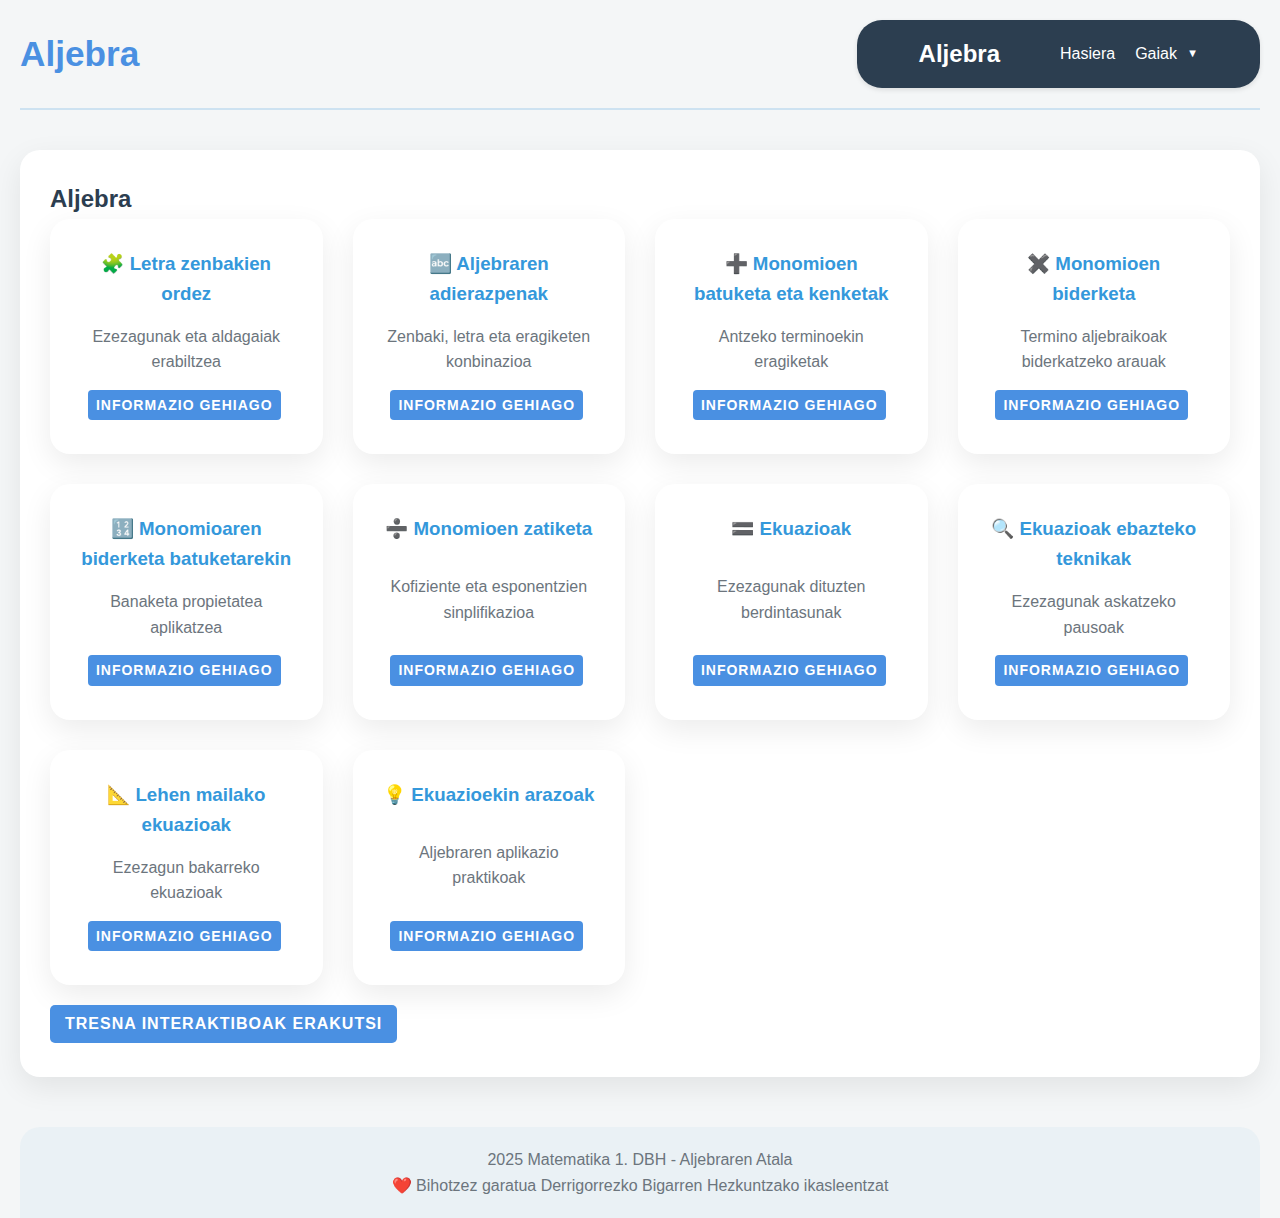
==== paginas/algebra.html @ 37f32dd5 "Add files via upload" ====
<!DOCTYPE html>
<html lang="eu">
<head>
    <meta charset="UTF-8">
    <meta name="viewport" content="width=device-width, initial-scale=1.0">
    <title>Aljebra - Matematika 1. DBH</title>
    <link rel="stylesheet" href="../css/styles.css">
    <script src="../js/main.js" defer></script>
    <meta name="description" content="Aljebraren teoria eta kontzeptuak 1. DBH">
    <meta name="keywords" content="matematika, aljebra, adierazpen aljebraikoak, ekuazioak">
    <link rel="icon" href="data:image/svg+xml,<svg xmlns=%22http://www.w3.org/2000/svg%22 viewBox=%220 0 100 100%22><text y=%22.9em%22 font-size=%2290%22>🔢</text></svg>">
</head>
<body>
    <header>
        <div class="logo-titulo">
            <h1>Aljebra</h1>
        </div>
        <nav class="navbar">
            <a href="../index.html" class="navbar-logo">Aljebra&nbsp;&nbsp;&nbsp;&nbsp;&nbsp;&nbsp;&nbsp;&nbsp;&nbsp;</a>
            <div class="navbar-menu">
                <a href="../index.html" class="navbar-item">Hasiera</a>
                <div class="dropdown">
                    <a href="#" class="navbar-item dropdown-btn">Gaiak</a>
                    <div class="dropdown-content">
                        <a href="numeros-naturales.html">Zenbaki Naturalak</a>
                        <a href="divisibilidad.html">Zatigarritasuna</a>
                        <a href="numeros-enteros.html">Zenbaki Osoak</a>
                        <a href="fracciones.html">Zatikiak</a>
                        <a href="algebra.html" class="active">Aljebra</a>
                        <a href="../paginas/geometria.html">Geometria</a>
                        <a href="../paginas/tablas-graficas.html">Taulak eta Grafikoak</a>
                        <a href="../paginas/estadistica.html">Estatistika</a>
                    </div>
                </div>
            </div>
        </nav>
    </header>

    <main>
        <section id="teoria-numeros" class="seccion-contenedor">
            <h2>Aljebra</h2>
            
            <div class="tarjetas-secciones">
                <div class="tarjeta" data-modal="letras-numeros">
                    <h3>🧩 Letra zenbakien ordez</h3>
                    <p>Ezezagunak eta aldagaiak erabiltzea</p>
                    <a href="#" class="btn btn-mas-informacion abrir-modal">Informazio Gehiago</a>
                </div>
                <div class="tarjeta" data-modal="expresiones-algebraicas">
                    <h3>🔤 Aljebraren adierazpenak</h3>
                    <p>Zenbaki, letra eta eragiketen konbinazioa</p>
                    <a href="#" class="btn btn-mas-informacion abrir-modal">Informazio Gehiago</a>
                </div>
                <div class="tarjeta" data-modal="suma-resta-monomios">
                    <h3>➕ Monomioen batuketa eta kenketak</h3>
                    <p>Antzeko terminoekin eragiketak</p>
                    <a href="#" class="btn btn-mas-informacion abrir-modal">Informazio Gehiago</a>
                </div>
                <div class="tarjeta" data-modal="multiplicacion-monomios">
                    <h3>✖️ Monomioen biderketa</h3>
                    <p>Termino aljebraikoak biderkatzeko arauak</p>
                    <a href="#" class="btn btn-mas-informacion abrir-modal">Informazio Gehiago</a>
                </div>
                <div class="tarjeta" data-modal="multiplicacion-monomio-suma">
                    <h3>🔢 Monomioaren biderketa batuketarekin</h3>
                    <p>Banaketa propietatea aplikatzea</p>
                    <a href="#" class="btn btn-mas-informacion abrir-modal">Informazio Gehiago</a>
                </div>
                <div class="tarjeta" data-modal="division-monomios">
                    <h3>➗ Monomioen zatiketa</h3>
                    <p>Kofiziente eta esponentzien sinplifikazioa</p>
                    <a href="#" class="btn btn-mas-informacion abrir-modal">Informazio Gehiago</a>
                </div>
                <div class="tarjeta" data-modal="ecuaciones">
                    <h3>🟰 Ekuazioak</h3>
                    <p>Ezezagunak dituzten berdintasunak</p>
                    <a href="#" class="btn btn-mas-informacion abrir-modal">Informazio Gehiago</a>
                </div>
                <div class="tarjeta" data-modal="tecnicas-ecuaciones">
                    <h3>🔍 Ekuazioak ebazteko teknikak</h3>
                    <p>Ezezagunak askatzeko pausoak</p>
                    <a href="#" class="btn btn-mas-informacion abrir-modal">Informazio Gehiago</a>
                </div>
                <div class="tarjeta" data-modal="ecuaciones-primer-grado">
                    <h3>📐 Lehen mailako ekuazioak</h3>
                    <p>Ezezagun bakarreko ekuazioak</p>
                    <a href="#" class="btn btn-mas-informacion abrir-modal">Informazio Gehiago</a>
                </div>
                <div class="tarjeta" data-modal="problemas-ecuaciones">
                    <h3>💡 Ekuazioekin arazoak</h3>
                    <p>Aljebraren aplikazio praktikoak</p>
                    <a href="#" class="btn btn-mas-informacion abrir-modal">Informazio Gehiago</a>
                </div>
            </div>
        </section>

        <section id="herramientas-interactivas" class="seccion-contenedor">
            <h2>Tresna Interaktiboak</h2>
            <div class="herramientas">
                <div class="herramienta">
                    <h3>Ekuazioen Kalkulagailua</h3>
                    <div class="calculadora">
                        <input type="text" id="ecuacion" placeholder="Adibidea: 2x + 5 = 15">
                        <button onclick="resolverEcuacion()">Ebatzi</button>
                        <p id="resultado">Emaitza: </p>
                    </div>
                </div>
                <div class="herramienta">
                    <h3>Aljebraren Quiz-a</h3>
                    <div class="quiz">
                        <p id="pregunta-quiz">Zein da x balioa ekuazio honetan 3x - 4 = 8?</p>
                        <div class="opciones-quiz">
                            <button onclick="verificarRespuesta(2)">2</button>
                            <button onclick="verificarRespuesta(4)">4</button>
                            <button onclick="verificarRespuesta(6)">6</button>
                            <button onclick="verificarRespuesta(12)">12</button>
                        </div>
                        <p id="resultado-quiz"></p>
                    </div>
                </div>
            </div>
        </section>
    </main>

    <!-- Modales -->
    <div id="modal-letras-numeros" class="modal-overlay">
        <div class="modal-contenido"></div>
    </div>
    <div id="modal-expresiones-algebraicas" class="modal-overlay">
        <div class="modal-contenido"></div>
    </div>
    <div id="modal-suma-resta-monomios" class="modal-overlay">
        <div class="modal-contenido"></div>
    </div>
    <div id="modal-multiplicacion-monomios" class="modal-overlay">
        <div class="modal-contenido"></div>
    </div>
    <div id="modal-multiplicacion-monomio-suma" class="modal-overlay">
        <div class="modal-contenido"></div>
    </div>
    <div id="modal-division-monomios" class="modal-overlay">
        <div class="modal-contenido"></div>
    </div>
    <div id="modal-ecuaciones" class="modal-overlay">
        <div class="modal-contenido"></div>
    </div>
    <div id="modal-tecnicas-ecuaciones" class="modal-overlay">
        <div class="modal-contenido"></div>
    </div>
    <div id="modal-ecuaciones-primer-grado" class="modal-overlay">
        <div class="modal-contenido"></div>
    </div>
    <div id="modal-problemas-ecuaciones" class="modal-overlay">
        <div class="modal-contenido"></div>
    </div>

    <footer>
        <p> 2025 Matematika 1. DBH - Aljebraren Atala</p>
        <p>❤️ Bihotzez garatua Derrigorrezko Bigarren Hezkuntzako ikasleentzat</p>
    </footer>

    <script src="../js/main.js"></script>
    <script src="../js/modales-algebra.js"></script>
</body>
</html>
---- css/styles.css ----
/* Estilos generales */
:root {
    /* Paleta de colores actualizada */
    --color-primario: #4A90E2;
    --color-secundario: #3498db;
    --color-terciario: #2ecc71;
    --color-hover: #4ec815;
    
    /* Colores de fondo */
    --color-fondo-claro: #f4f6f7;
    --color-fondo-oscuro: #1a2633;
    --color-fondo-tarjeta-claro: #ffffff;
    --color-fondo-tarjeta-oscuro: #233240;
    
    /* Colores de texto */
    --texto-claro: #2c3e50;
    --texto-oscuro: #e6e6e6;
    --texto-secundario-claro: #6c757d;
    --texto-secundario-oscuro: #a0a0a0;
    
    /* Transiciones y sombras */
    --transicion-rapida: 0.3s ease;
    --sombra-suave: 0 10px 30px rgba(0, 0, 0, 0.08);
    --sombra-hover: 0 15px 40px rgba(0, 0, 0, 0.12);
}

* {
    margin: 0;
    padding: 0;
    box-sizing: border-box;
    transition: all var(--transicion-rapida);
}

body {
    font-family: 'Inter', 'Segoe UI', Roboto, Oxygen, Ubuntu, Cantarell, 'Open Sans', 'Helvetica Neue', sans-serif;
    line-height: 1.6;
    background-color: var(--color-fondo-claro);
    color: var(--texto-claro);
    max-width: 1300px;
    margin: 0 auto;
    padding: 0 20px;
}

/* Contenedor global para secciones */
.seccion-contenedor {
    background-color: var(--color-fondo-tarjeta-claro);
    border-radius: 20px;
    padding: 30px;
    margin-bottom: 30px;
    box-shadow: var(--sombra-suave);
    transition: 
        transform var(--transicion-rapida), 
        box-shadow var(--transicion-rapida);
}

.seccion-contenedor:hover {
    transform: translateY(-5px);
    box-shadow: var(--sombra-hover);
}

/* Encabezado */
header {
    display: flex;
    justify-content: space-between;
    align-items: center;
    padding: 20px 0;
    margin-bottom: 20px;
    border-bottom: 2px solid rgba(52, 152, 219, 0.2);
}

.logo-titulo h1 {
    font-size: 2.2rem;
    color: var(--color-primario);
    font-weight: 700;
}

/* Navegación */
.navbar {
    background-color: var(--color-primario);
    padding: 15px 0;
    border-radius: 25px 25px 25px 25px;
    box-shadow: 0 4px 6px rgba(0, 0, 0, 0.1);
}

.navbar-container {
    display: flex;
    justify-content: space-between;
    align-items: center;
    max-width: 1200px;
    margin: 0 auto;
    padding: 0 20px;
}

.logo {
    display: flex;
    align-items: center;
}

.logo img {
    height: 50px;
    margin-right: 15px;
    border-radius: 10px;
}

.logo h1 {
    color: white;
    font-size: 1.5rem;
    margin: 0;
}

.menu {
    display: flex;
    align-items: center;
}

.menu-temas {
    position: relative;
    margin-left: 20px;
}

.menu-temas > a {
    color: white;
    text-decoration: none;
    display: flex;
    align-items: center;
    padding: 10px 15px;
    border-radius: 20px;
    transition: background-color var(--transicion-rapida);
}

.menu-temas > a:hover {
    background-color: rgba(255, 255, 255, 0.2);
}

.dropdown-content {
    display: none;
    position: absolute;
    background-color: white;
    min-width: 200px;
    box-shadow: 0 8px 16px rgba(0, 0, 0, 0.2);
    z-index: 1;
    top: 100%;
    left: 0;
    border-radius: 15px;
    overflow: hidden;
    padding: 10px 0;
}

.menu-temas:hover .dropdown-content {
    display: block;
}

.dropdown-content a {
    color: var(--texto-principal-oscuro);
    padding: 12px 16px;
    text-decoration: none;
    display: block;
    transition: background-color var(--transicion-rapida);
}

.dropdown-content a:hover {
    background-color: var(--color-fondo-tarjeta-claro);
}

/* Secciones principales */
main {
    padding: 20px 0;
}

#presentacion {
    text-align: center;
}

#presentacion h2 {
    color: var(--color-secundario);
    margin-bottom: 20px;
}

.teoria {
    display: flex;
    flex-direction: column;
    align-items: center;
}

.teoria ul {
    list-style-type: none;
    display: flex;
    justify-content: center;
    gap: 25px;
    margin-top: 15px;
}

.teoria ul li {
    position: relative;
    padding-left: 30px;
    color: var(--texto-secundario-claro);
}

.teoria ul li::before {
    content: '✓';
    position: absolute;
    left: 0;
    color: var(--color-terciario);
    font-weight: bold;
}

.tarjetas-teoria {
    display: grid;
    grid-template-columns: repeat(3, 1fr);
    gap: 30px;
    justify-content: center;
    align-items: stretch;
}

.tarjetas-teoria .tarjeta,
.tarjetas-secciones .tarjeta {
    display: flex;
    flex-direction: column;
    justify-content: space-between;
    background-color: var(--color-fondo-tarjeta-claro);
    border-radius: 20px;
    padding: 30px;
    text-align: center;
    box-shadow: var(--sombra-suave);
    transition: 
        transform var(--transicion-rapida), 
        box-shadow var(--transicion-rapida);
    height: 100%;
}

.tarjetas-teoria .tarjeta h3,
.tarjetas-secciones .tarjeta h3 {
    color: var(--color-secundario);
    margin-bottom: 15px;
}

.tarjetas-teoria .tarjeta p,
.tarjetas-secciones .tarjeta p {
    flex-grow: 1;
    display: flex;
    align-items: center;
    justify-content: center;
    margin-bottom: 15px;
}

.tarjetas-teoria .tarjeta .btn-mas-informacion,
.tarjetas-secciones .tarjeta .btn {
    align-self: center;
    margin-top: auto;
}

.tarjetas-teoria .tarjeta:hover,
.tarjetas-secciones .tarjeta:hover {
    transform: translateY(-10px);
    box-shadow: var(--sombra-hover);
}

.tarjetas-secciones {
    display: grid;
    grid-template-columns: repeat(auto-fit, minmax(250px, 1fr));
    gap: 30px;
}

.tarjeta {
    background-color: var(--color-fondo-tarjeta-claro);
    border-radius: 20px;
    padding: 30px;
    text-align: center;
    box-shadow: var(--sombra-suave);
    transition: 
        transform var(--transicion-rapida), 
        box-shadow var(--transicion-rapida);
}

.tarjeta:hover {
    transform: translateY(-10px);
    box-shadow: var(--sombra-hover);
}

.tarjeta h3 {
    color: var(--color-secundario);
    margin-bottom: 15px;
}

.tarjeta p {
    color: var(--texto-secundario-claro);
    margin-bottom: 20px;
}

.btn {
    display: inline-block;
    background-color: var(--color-primario) !important;
    color: white !important;
    text-decoration: none;
    padding: 12px 25px;
    border-radius: 30px;
    font-weight: 600;
    text-transform: uppercase;
    letter-spacing: 1px;
    transition: 
        background-color var(--transicion-rapida),
        transform var(--transicion-rapida);
}

.btn:hover {
    background-color: var(--color-hover) !important;
    transform: scale(1.05) !important;
}

.btn-mas-informacion {
    background-color: #4A90E2 !important; /* Slightly darker sky blue */
    color: white !important;
    border: none !important;
    transition: background-color var(--transicion-rapida), transform var(--transicion-rapida) !important;
}

.btn-mas-informacion:hover {
    background-color: var(--color-terciario) !important;
    transform: scale(1.05) !important;
}

.btn.btn-verde {
    background-color: var(--color-primario) !important;
    color: white !important;
    border: none !important;
    border-radius: 5px !important;
    cursor: pointer !important;
    transition: all 0.3s ease !important;
}

.btn.btn-verde:hover {
    background-color: var(--color-hover) !important;
    transform: scale(1.05) !important;
}

/* Footer */
footer {
    text-align: center;
    padding: 20px 0;
    background-color: rgba(52, 152, 219, 0.05);
    color: var(--texto-secundario-claro);
    border-radius: 20px 20px 0 0;
}

/* Modo oscuro */
body.modo-oscuro {
    background-color: var(--color-fondo-oscuro);
    color: var(--texto-oscuro);
}

body.modo-oscuro .seccion-contenedor,
body.modo-oscuro .tarjeta {
    background-color: var(--color-fondo-tarjeta-oscuro);
    color: var(--texto-oscuro);
}

body.modo-oscuro .tarjeta h3 {
    color: var(--color-terciario);
}

body.modo-oscuro .tarjeta p {
    color: var(--texto-secundario-oscuro);
}

body.modo-oscuro .btn {
    background-color: var(--color-terciario);
}

body.modo-oscuro .btn:hover {
    background-color: var(--color-secundario);
}

body.modo-oscuro nav ul li a {
    color: var(--texto-oscuro);
}

body.modo-oscuro nav ul li a.active {
    color: var(--color-terciario);
}

body.modo-oscuro header {
    border-bottom-color: rgba(46, 204, 113, 0.2);
}

/* Estilos para ventanas modales */
.modal-overlay {
    display: none;
    position: fixed;
    z-index: 1000;
    left: 0;
    top: 0;
    width: 100%;
    height: 100%;
    overflow: auto;
    background-color: rgba(0,0,0,0.5);
    justify-content: center;
    align-items: center;
}

.modal-overlay.mostrar {
    display: flex;
    opacity: 1;
}

.modal-contenido {
    background-color: white;
    padding: 30px;
    border-radius: 10px;
    max-width: 80%;
    max-height: 80%;
    overflow-y: auto;
    box-shadow: 0 4px 6px rgba(0,0,0,0.1);
    position: relative;
}

.modal-contenido h2 {
    margin-bottom: 20px;
    color: var(--color-secundario);
    border-bottom: 2px solid var(--color-terciario);
    padding-bottom: 10px;
}

.modal-contenido h3 {
    margin-top: 15px;
    color: var(--color-primario);
}

.modal-contenido ul, 
.modal-contenido ol {
    margin-left: 30px;
    margin-bottom: 15px;
}

.modal-header {
    display: flex;
    justify-content: space-between;
    align-items: center;
    margin-bottom: 20px;
    border-bottom: 2px solid rgba(52, 152, 219, 0.2);
    padding-bottom: 15px;
}

.modal-header h2 {
    margin: 0;
    color: var(--color-secundario);
}

.btn-cerrar-modal {
    position: absolute;
    top: 15px;
    right: 15px;
    background: none;
    border: none;
    font-size: 30px;
    color: var(--color-secundario);
    cursor: pointer;
    transition: color var(--transicion-rapida);
    padding: 0;
    line-height: 1;
    z-index: 10;
}

.btn-cerrar-modal:hover {
    color: var(--color-primario);
}

body.modo-oscuro .btn-cerrar-modal {
    color: var(--texto-claro);
}

body.modo-oscuro .btn-cerrar-modal:hover {
    color: var(--color-secundario);
}

/* Estilos para modal content */
.modal-content {
    max-width: 600px;
    margin: 0 auto;
    padding: 20px;
    background-color: #ffffff;
    border-radius: 12px;
    box-shadow: 0 6px 12px rgba(0, 0, 0, 0.1);
}

.modal-title {
    color: #2c3e50;
    text-align: center;
    margin-bottom: 20px;
    font-size: 1.5em;
    border-bottom: 3px solid #3498db;
    padding-bottom: 10px;
}

.modal-section {
    margin-bottom: 20px;
}

.modal-section h4 {
    color: #2980b9;
    border-bottom: 2px solid #ecf0f1;
    padding-bottom: 8px;
    margin-bottom: 15px;
    font-weight: 600;
}

.modal-table-container {
    border: 1px solid #e0e0e0;
    border-radius: 8px;
    overflow: hidden;
    margin-bottom: 20px;
    box-shadow: 0 2px 4px rgba(0, 0, 0, 0.05);
}

.modal-table {
    width: 100%;
    border-collapse: separate;
    border-spacing: 0;
    background-color: #ffffff;
}

.modal-table thead {
    background-color: #3498db;
    color: white;
}

.modal-table th, 
.modal-table td {
    border: 1px solid #e0e0e0;
    padding: 12px;
    text-align: left;
    transition: background-color 0.3s ease;
}

.modal-table th {
    font-weight: 600;
    text-transform: uppercase;
    font-size: 0.9em;
    background-color: #3498db;
    color: white;
    border-color: #2980b9;
}

.modal-table tbody tr {
    background-color: #f9f9f9;
}

.modal-table tbody tr:nth-child(even) {
    background-color: #f1f4f7;
}

.modal-table tbody tr:hover {
    background-color: #e8f4f8;
}

.modal-table td {
    color: #2c3e50;
    border-right: 1px solid #e0e0e0;
    border-bottom: 1px solid #e0e0e0;
}

.modal-table tr:last-child td {
    border-bottom: none;
}

.modal-table tr td:last-child {
    border-right: none;
}

.modal-list {
    list-style-type: none;
    padding-left: 0;
}

.modal-list li {
    padding: 8px 0;
    position: relative;
    padding-left: 25px;
    color: #2c3e50;
}

.modal-list li::before {
    content: '•';
    color: #3498db;
    font-weight: bold;
    font-size: 1.2em;
    position: absolute;
    left: 0;
    top: 6px;
}

/* Estilos para timeline de números */
.timeline-numeros {
    display: flex;
    justify-content: space-between;
    align-items: center;
    margin: 30px 0;
    padding: 20px;
    background-color: rgba(52, 152, 219, 0.05);
    border-radius: 15px;
}

.timeline-item {
    text-align: center;
    flex: 1;
    padding: 15px;
    transition: transform var(--transicion-rapida);
}

.timeline-item:hover {
    transform: scale(1.05);
}

.timeline-marker {
    display: block;
    font-size: 3rem;
    margin-bottom: 10px;
    opacity: 0.8;
}

.timeline-item h3 {
    margin: 10px 0;
    color: var(--color-secundario);
    font-size: 1.1rem;
}

.timeline-item p {
    color: var(--texto-secundario-claro);
    font-size: 0.9rem;
}

/* Estilos para herramientas interactivas */
.herramientas {
    display: flex;
    justify-content: center;
    gap: 20px;
    margin-top: 30px;
}

.herramienta {
    background-color: var(--color-fondo-tarjeta-claro);
    border-radius: 15px;
    padding: 25px;
    box-shadow: var(--sombra-hover);
    max-width: 800px;
    width: 100%;
}

.herramienta h3, 
.herramienta h4 {
    color: var(--color-secundario);
    margin-bottom: 20px;
    text-align: center;
}

.herramienta-contenedor {
    display: flex;
    flex-direction: column;
    gap: 20px;
}

.configuracion-ejercicio,
.ejercicio-actual,
.resultado-ejercicio {
    background-color: white;
    border-radius: 10px;
    padding: 20px;
    box-shadow: 0 4px 6px rgba(0,0,0,0.1);
}

.opciones-ejercicio {
    display: flex;
    justify-content: space-between;
    align-items: center;
    gap: 15px;
}

.selector-operacion,
.selector-dificultad {
    display: flex;
    flex-direction: column;
    gap: 5px;
}

.problema-matematico {
    display: flex;
    justify-content: center;
    align-items: center;
    gap: 15px;
    font-size: 1.5em;
    margin: 20px 0;
}

.problema-matematico input {
    width: 100px;
    text-align: center;
    padding: 5px;
    border: 1px solid var(--color-terciario);
    border-radius: 5px;
}

.controles-ejercicio {
    display: flex;
    justify-content: center;
    gap: 15px;
}

.resultado-ejercicio {
    text-align: center;
}

#mensaje-resultado {
    font-weight: bold;
    margin-bottom: 10px;
}

#explicacion-solucion {
    color: var(--color-primario);
}

/* Estilos para expresiones matemáticas en modales */
.math-examples {
    display: flex;
    flex-direction: column;
    align-items: center;
    margin: 15px 0;
    background-color: var(--color-fondo-claro);
    border-radius: 10px;
    padding: 15px;
    box-shadow: var(--sombra-suave);
}

.math-row {
    margin: 10px 0;
    display: flex;
    justify-content: center;
    align-items: center;
}

.math-expression {
    display: flex;
    align-items: center;
    font-size: 1.2em;
    color: var(--texto-claro);
}

.fraction {
    display: inline-flex;
    flex-direction: column;
    text-align: center;
    line-height: 1.2;
    border: 1px solid var(--texto-claro);
    border-radius: 5px;
    overflow: hidden;
}

.numerator, .denominator {
    display: block;
    padding: 5px 10px;
    text-align: center;
}

.denominator {
    border-top: 1px solid var(--texto-claro);
    background-color: rgba(0,0,0,0.05);
}

.math-equals {
    margin: 0 10px;
    font-weight: bold;
}

.result {
    font-weight: bold;
    color: var(--color-primario);
}

/* Modo oscuro para expresiones matemáticas */
body.modo-oscuro .math-examples {
    background-color: var(--color-fondo-tarjeta-oscuro);
    color: var(--texto-oscuro);
}

body.modo-oscuro .math-expression {
    color: var(--texto-oscuro);
}

body.modo-oscuro .fraction {
    border-color: var(--texto-oscuro);
}

body.modo-oscuro .denominator {
    border-top-color: var(--texto-oscuro);
    background-color: rgba(255,255,255,0.1);
}

body.modo-oscuro .result {
    color: var(--color-terciario);
}

body.modo-oscuro .resultado-ejercicio {
    background-color: var(--color-fondo-tarjeta-oscuro);
    color: var(--texto-oscuro);
    box-shadow: 0 4px 6px rgba(0,0,0,0.1);
}

/* Modo oscuro para herramientas */
body.modo-oscuro .herramienta {
    background-color: var(--color-fondo-tarjeta-oscuro);
    color: var(--texto-oscuro);
}

body.modo-oscuro .herramienta-contenedor {
    color: var(--texto-oscuro);
}

body.modo-oscuro .configuracion-ejercicio,
body.modo-oscuro .ejercicio-actual,
body.modo-oscuro .resultado-ejercicio {
    background-color: var(--color-fondo-tarjeta-oscuro);
    color: var(--texto-oscuro);
    box-shadow: 0 4px 6px rgba(0,0,0,0.1);
}

body.modo-oscuro .problema-matematico input {
    background-color: var(--color-fondo-tarjeta-oscuro);
    color: var(--texto-oscuro);
    border-color: var(--color-terciario);
}

body.modo-oscuro .resultado-ejercicio {
    color: var(--texto-oscuro);
}

body.modo-oscuro #mensaje-resultado {
    color: var(--texto-oscuro);
}

body.modo-oscuro #explicacion-solucion {
    color: var(--color-primario);
}

/* Responsive Design */
@media (max-width: 768px) {
    nav ul {
        flex-direction: column;
        align-items: center;
    }

    nav a {
        margin: 5px 0;
    }
}

@media (max-width: 768px) {
    .herramientas {
        flex-direction: column;
    }

    .timeline-numeros {
        flex-direction: column;
    }

    .timeline-item {
        margin-bottom: 15px;
    }
}

/* Estilos para menú de navegación */
.navbar {
    display: flex;
    justify-content: space-between;
    align-items: center;
    background-color: #2c3e50;
    padding: 15px 5%;
    color: white;
    box-shadow: 0 2px 5px rgba(0,0,0,0.1);
}

.navbar-logo {
    font-size: 1.5em;
    font-weight: bold;
    color: white;
    text-decoration: none;
}

.navbar-menu {
    display: flex;
    align-items: center;
    gap: 20px;
}

.navbar-item {
    color: white;
    text-decoration: none;
    position: relative;
    transition: color 0.3s ease;
}

.navbar-item:hover {
    color: #3498db;
}

.dropdown {
    position: relative;
    display: inline-block;
}

.dropdown-content {
    display: none;
    position: absolute;
    background-color: #f9f9f9;
    min-width: 200px;
    box-shadow: 0 8px 16px rgba(0,0,0,0.2);
    z-index: 1;
    top: 100%;
    left: 0;
    border-radius: 5px;
    overflow: hidden;
}

.dropdown:hover .dropdown-content {
    display: block;
}

.dropdown-content a {
    color: #2c3e50;
    padding: 12px 16px;
    text-decoration: none;
    display: block;
    transition: background-color 0.3s ease;
}

.dropdown-content a:hover {
    background-color: #e8f4f8;
}

.dropdown-btn {
    display: flex;
    align-items: center;
    gap: 5px;
}

.dropdown-btn::after {
    content: '▼';
    font-size: 0.7em;
    margin-left: 5px;
}

/* Estilos para Constructor de Formas Geométricas */
.container {
    max-width: 1200px;
    margin: 0 auto;
}

.title {
    font-size: 1.5rem;
    font-weight: bold;
    text-align: center;
    margin-bottom: 0.5rem;
}

.subtitle {
    font-size: 1.25rem;
    font-weight: 600;
    margin-bottom: 0.5rem;
}

.btn {
    padding: 0.25rem 0.5rem;
    border-radius: 0.25rem;
    font-size: 0.875rem;
    cursor: pointer;
    border: none;
    background-color: #5e86d0;
    margin-right: 0.25rem;
    margin-bottom: 0.25rem;
}

.btn-mode {
    background-color: #d1d5db;
}

.btn-selected {
    color: white;
}

.btn-mode.btn-selected {
    background-color: #2563eb;
}

.btn-shape.btn-selected {
    background-color: #3b82f6;
}

.mode-selector, .shape-selector {
    display: flex;
    flex-wrap: wrap;
    justify-content: center;
    margin-bottom: 0.75rem;
}

.main-content {
    display: flex;
    flex-direction: column;
    gap: 0.5rem;
}

@media (min-width: 768px) {
    .main-content {
        flex-direction: row;
    }
    
    .panel-main {
        flex: 1;
    }
    
    .panel-info {
        width: 25%;
    }
}

.panel {
    background-color: white;
    padding: 0.75rem;
    border-radius: 0.25rem;
    box-shadow: 0 1px 3px 0 rgba(0, 0, 0, 0.1);
}

.panel-row {
    display: flex;
    flex-direction: column;
    gap: 0.75rem;
}

@media (min-width: 768px) {
    .panel-row {
        flex-direction: row;
    }
    
    .panel-col {
        width: 50%;
    }
}

.visualization-container {
    display: flex;
    justify-content: center;
    margin-bottom: 0.5rem;
}

.properties-container, .classification-container {
    padding: 0.5rem;
    background-color: #f3f4f6;
    border-radius: 0.25rem;
    font-size: 0.75rem;
    margin-top: 0.5rem;
}

.controls-container {
    margin-bottom: 0.5rem;
}

.svg-canvas {
    border: 1px solid #d1d5db;
    background-color: rgb(255, 255, 255);
}
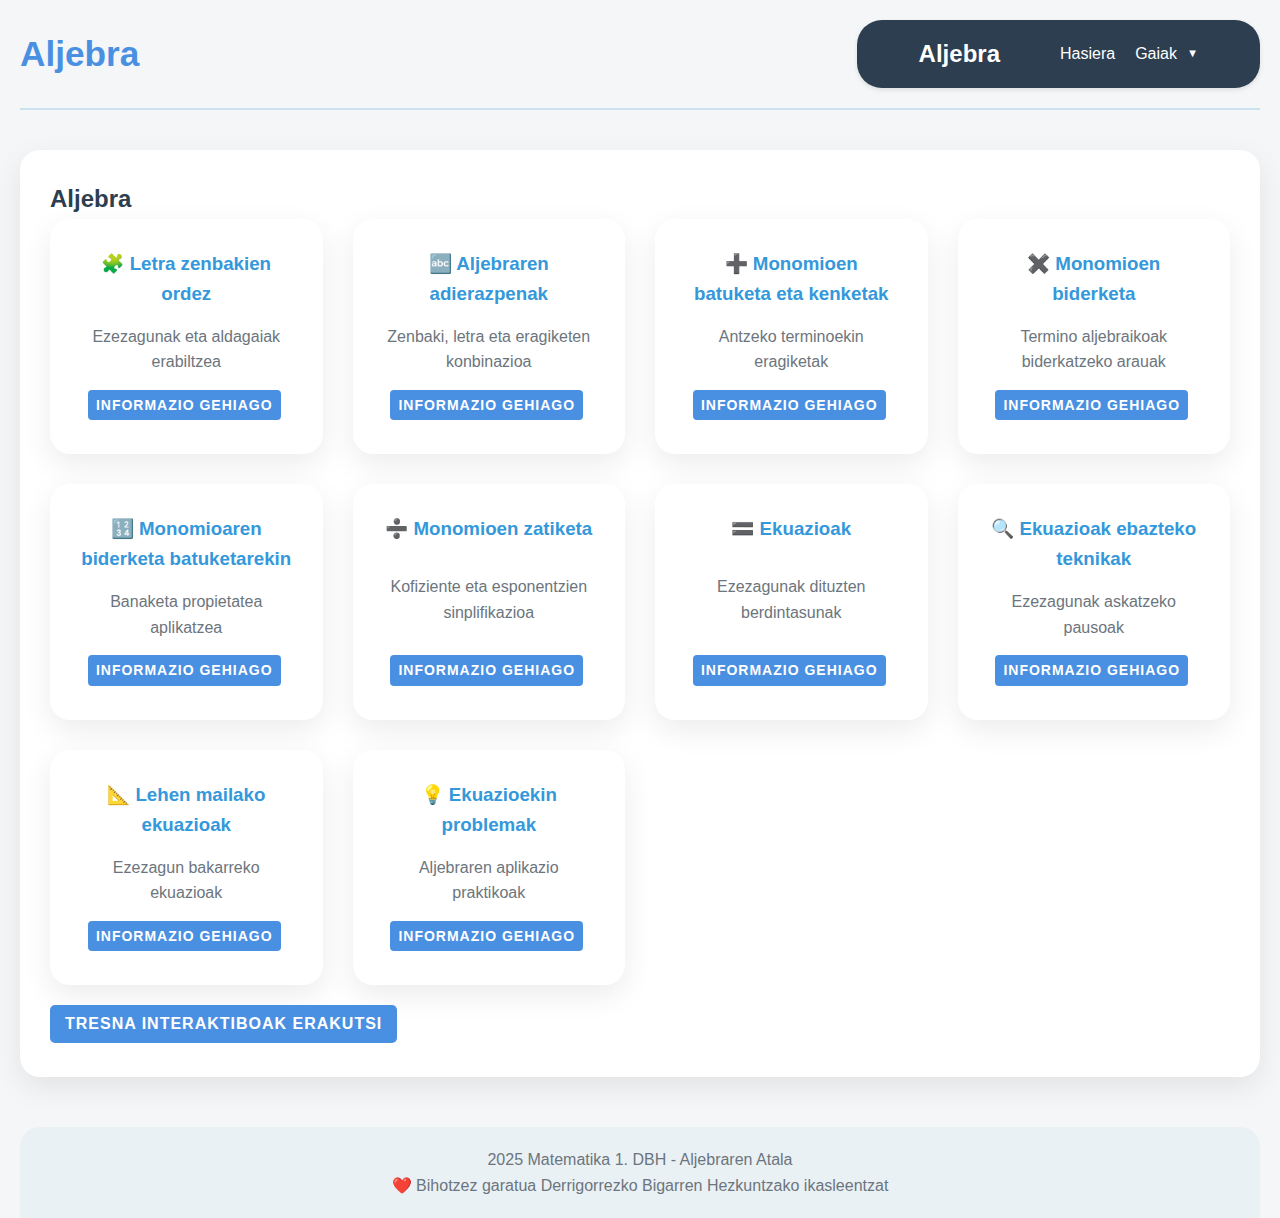
==== commit c4ed4d87: "azken aldaketak" ====
--- a/paginas/algebra.html
+++ b/paginas/algebra.html
@@ -87,7 +87,7 @@
                     <a href="#" class="btn btn-mas-informacion abrir-modal">Informazio Gehiago</a>
                 </div>
                 <div class="tarjeta" data-modal="problemas-ecuaciones">
-                    <h3>💡 Ekuazioekin arazoak</h3>
+                    <h3>💡 Ekuazioekin problemak</h3>
                     <p>Aljebraren aplikazio praktikoak</p>
                     <a href="#" class="btn btn-mas-informacion abrir-modal">Informazio Gehiago</a>
                 </div>
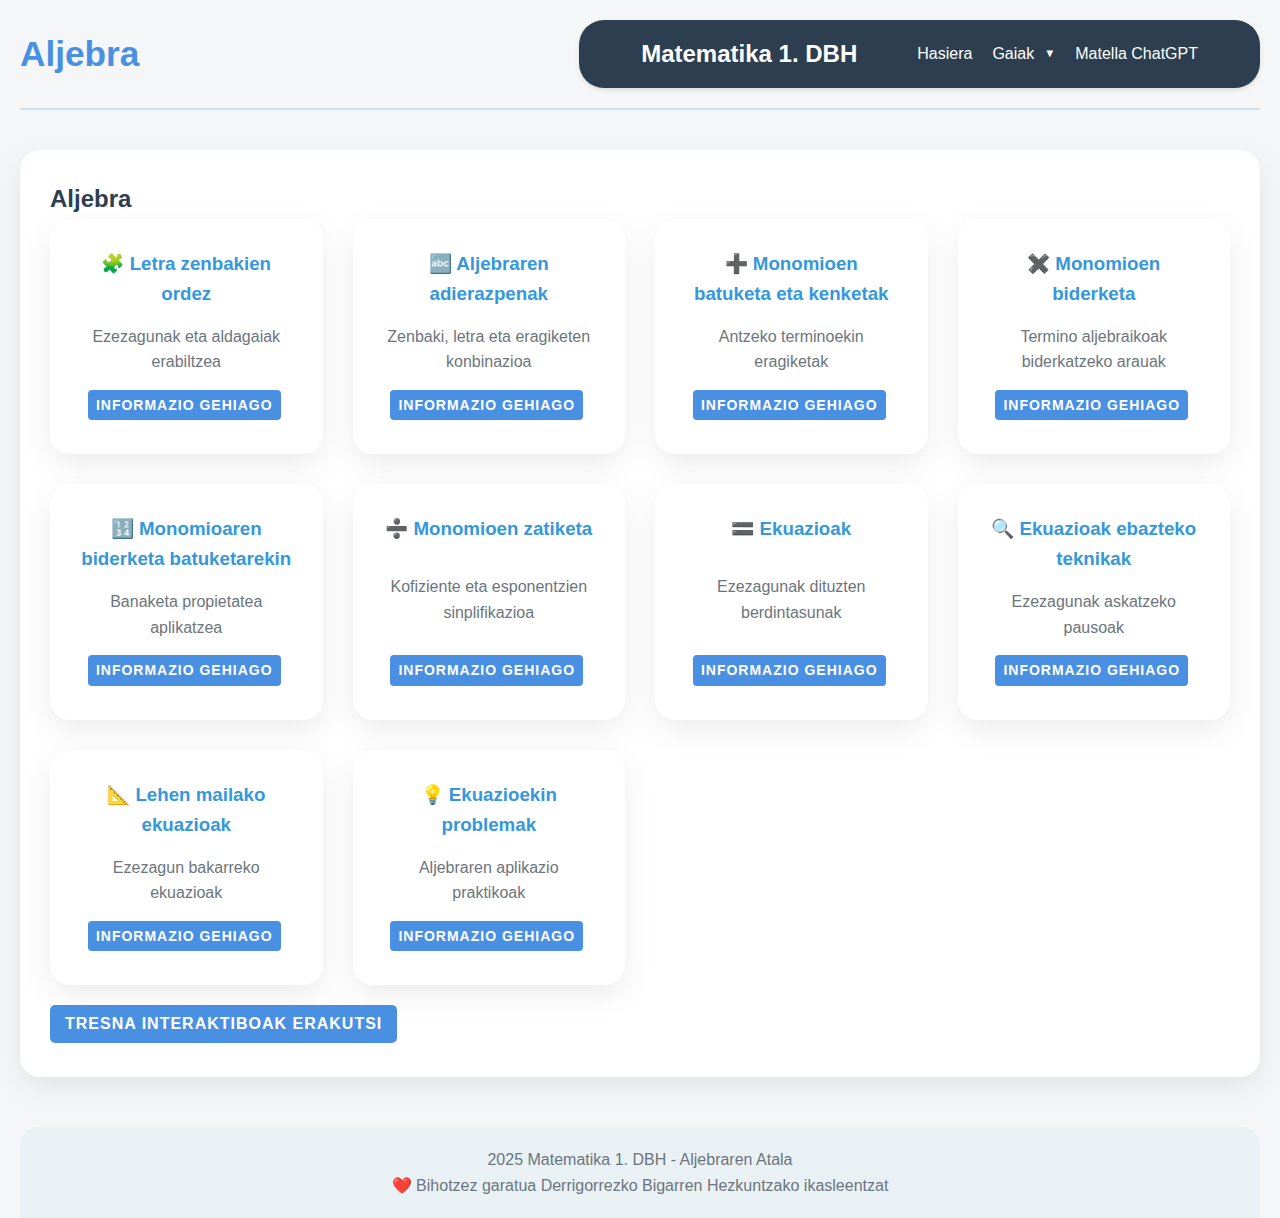
==== commit 074a0e40: "NavBar" ====
--- a/paginas/algebra.html
+++ b/paginas/algebra.html
@@ -15,23 +15,23 @@
         <div class="logo-titulo">
             <h1>Aljebra</h1>
         </div>
-        <nav class="navbar">
-            <a href="../index.html" class="navbar-logo">Aljebra&nbsp;&nbsp;&nbsp;&nbsp;&nbsp;&nbsp;&nbsp;&nbsp;&nbsp;</a>
+        <nav class="navbar" aria-label="Nabigazio nagusia">
+            <a href="../index.html" class="navbar-logo">Matematika 1. DBH&nbsp;&nbsp;&nbsp;&nbsp;&nbsp;&nbsp;&nbsp;&nbsp;&nbsp;</a>
             <div class="navbar-menu">
                 <a href="../index.html" class="navbar-item">Hasiera</a>
                 <div class="dropdown">
                     <a href="#" class="navbar-item dropdown-btn">Gaiak</a>
                     <div class="dropdown-content">
-                        <a href="numeros-naturales.html">Zenbaki Naturalak</a>
-                        <a href="divisibilidad.html">Zatigarritasuna</a>
-                        <a href="numeros-enteros.html">Zenbaki Osoak</a>
-                        <a href="fracciones.html">Zatikiak</a>
-                        <a href="algebra.html" class="active">Aljebra</a>
+                        <a href="../paginas/numeros-naturales.html">Zenbaki Naturalak</a>
+                        <a href="../paginas/divisibilidad.html">Zatigarritasuna</a>
+                        <a href="../paginas/numeros-enteros.html">Zenbaki Osoak</a>
+                        <a href="../paginas/fracciones.html">Zatikiak</a>
+                        <a href="../paginas/algebra.html" class="active">Aljebran</a>
                         <a href="../paginas/geometria.html">Geometria</a>
                         <a href="../paginas/tablas-graficas.html">Taulak eta Grafikoak</a>
-                        <a href="../paginas/estadistica.html">Estatistika</a>
                     </div>
                 </div>
+                <a href="https://chatgpt.com/g/g-67d38635fb0c81919668655bdd91d6f7-matella-euskeraz" class="navbar-item">Matella ChatGPT</a>
             </div>
         </nav>
     </header>
